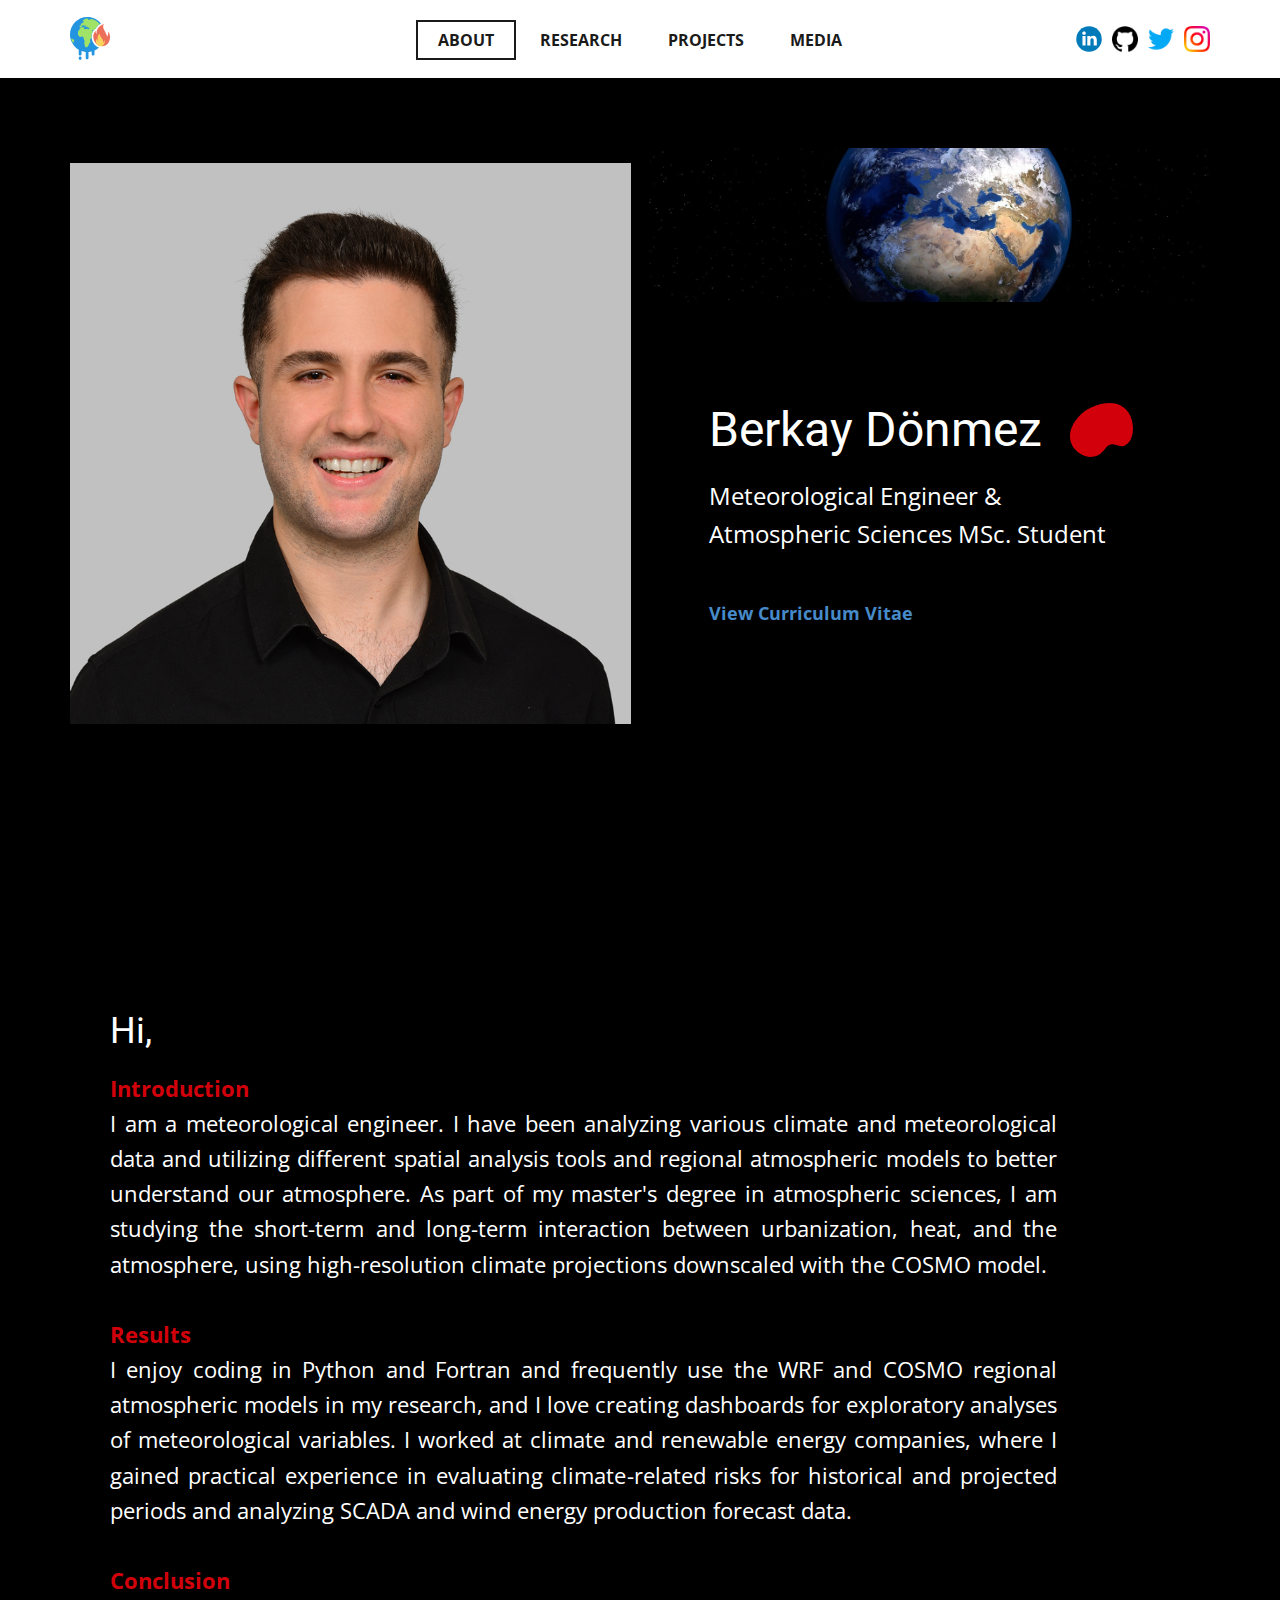
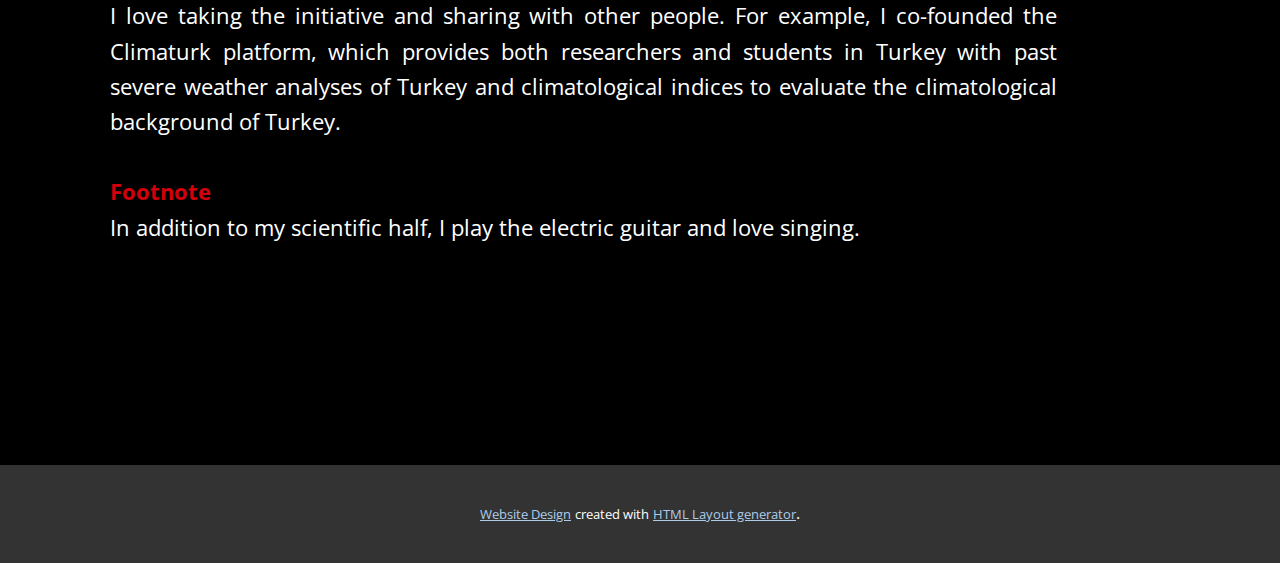
==== About.html @ 16590250 "initial commit" ====
<!DOCTYPE html>
<html style="font-size: 16px;" lang="tr"><head>
    <meta name="viewport" content="width=device-width, initial-scale=1.0">
    <meta charset="utf-8">
    <meta name="keywords" content="Berkay Dönmez, Hi,">
    <meta name="description" content="">
    <title>About</title>
    <link rel="stylesheet" href="nicepage.css" media="screen">
<link rel="stylesheet" href="About.css" media="screen">
    <script class="u-script" type="text/javascript" src="jquery.js" defer=""></script>
    <script class="u-script" type="text/javascript" src="nicepage.js" defer=""></script>
    <meta name="generator" content="Nicepage 4.20.1, nicepage.com">
    <link id="u-theme-google-font" rel="stylesheet" href="https://fonts.googleapis.com/css?family=Roboto:100,100i,300,300i,400,400i,500,500i,700,700i,900,900i|Open+Sans:300,300i,400,400i,500,500i,600,600i,700,700i,800,800i">
    
    
    
    <script type="application/ld+json">{
		"@context": "http://schema.org",
		"@type": "Organization",
		"name": "Berkay Github",
		"logo": "images/climate-change-icon.svg",
		"sameAs": [
				"https://www.linkedin.com/in/berkaydonmezs/",
				"https://github.com/berkaydonmezs",
				"https://twitter.com/berkaydonmezs",
				"https://www.instagram.com/berkaydonmezs/"
		]
}</script>
    <meta name="theme-color" content="#478ac9">
    <meta name="twitter:site" content="@">
    <meta name="twitter:card" content="summary_large_image">
    <meta name="twitter:title" content="About">
    <meta name="twitter:description" content="Berkay Github">
    <meta property="og:title" content="About">
    <meta property="og:type" content="website">
  </head>
  <body class="u-body u-xl-mode" data-lang="tr"><header class="u-align-center-sm u-align-center-xs u-clearfix u-header u-header" id="sec-ac42"><div class="u-clearfix u-sheet u-valign-middle-sm u-valign-middle-xs u-sheet-1">
        <a href="https://berkaydonmezs.github.io/" class="u-image u-logo u-image-1" data-image-width="114" data-image-height="122" title="Home">
          <img src="images/climate-change-icon.svg" class="u-logo-image u-logo-image-1">
        </a>
        <div class="u-social-icons u-spacing-10 u-social-icons-1">
          <a class="u-social-url" target="_blank" data-type="LinkedIn" title="LinkedIn" href="https://www.linkedin.com/in/berkaydonmezs/"><span class="u-icon u-social-icon u-social-linkedin u-icon-1"><svg class="u-svg-link" preserveAspectRatio="xMidYMin slice" viewBox="0 0 112 112" style=""><use xmlns:xlink="http://www.w3.org/1999/xlink" xlink:href="#svg-3932"></use></svg><svg class="u-svg-content" viewBox="0 0 112 112" x="0" y="0" id="svg-3932"><circle fill="currentColor" cx="56.1" cy="56.1" r="55"></circle><path fill="#FFFFFF" d="M41.3,83.7H27.9V43.4h13.4V83.7z M34.6,37.9L34.6,37.9c-4.6,0-7.5-3.1-7.5-7c0-4,3-7,7.6-7s7.4,3,7.5,7
            C42.2,34.8,39.2,37.9,34.6,37.9z M89.6,83.7H76.2V62.2c0-5.4-1.9-9.1-6.8-9.1c-3.7,0-5.9,2.5-6.9,4.9c-0.4,0.9-0.4,2.1-0.4,3.3v22.5
            H48.7c0,0,0.2-36.5,0-40.3h13.4v5.7c1.8-2.7,5-6.7,12.1-6.7c8.8,0,15.4,5.8,15.4,18.1V83.7z"></path></svg></span>
          </a>
          <a class="u-social-url" target="_blank" data-type="Github" title="Github" href="https://github.com/berkaydonmezs"><span class="u-file-icon u-icon u-social-github u-social-icon u-icon-2"><img src="images/733609.png" alt=""></span>
          </a>
          <a class="u-social-url" title="twitter" target="_blank" href="https://twitter.com/berkaydonmezs"><span class="u-file-icon u-icon u-social-icon u-social-twitter u-icon-3"><img src="images/733579.png" alt=""></span>
          </a>
          <a class="u-social-url" title="instagram" target="_blank" href="https://www.instagram.com/berkaydonmezs/"><span class="u-file-icon u-icon u-social-icon u-social-instagram u-icon-4"><img src="images/1384063.png" alt=""></span>
          </a>
        </div>
        <nav class="u-align-left u-menu u-menu-one-level u-offcanvas u-menu-1">
          <div class="menu-collapse" style="font-size: 1rem; letter-spacing: 0px; font-weight: 700; text-transform: uppercase;">
            <a class="u-button-style u-custom-active-border-color u-custom-active-color u-custom-border u-custom-border-color u-custom-borders u-custom-color u-custom-hover-border-color u-custom-hover-color u-custom-left-right-menu-spacing u-custom-padding-bottom u-custom-text-active-color u-custom-text-color u-custom-text-decoration u-custom-text-hover-color u-custom-top-bottom-menu-spacing u-nav-link" href="#" style="padding: 2px 0px; font-size: calc(1em + 4px);">
              <svg class="u-svg-link" preserveAspectRatio="xMidYMin slice" viewBox="0 0 302 302" style=""><use xmlns:xlink="http://www.w3.org/1999/xlink" xlink:href="#svg-8a8f"></use></svg>
              <svg xmlns="http://www.w3.org/2000/svg" xmlns:xlink="http://www.w3.org/1999/xlink" version="1.1" id="svg-8a8f" x="0px" y="0px" viewBox="0 0 302 302" style="enable-background:new 0 0 302 302;" xml:space="preserve" class="u-svg-content"><g><rect y="36" width="302" height="30"></rect><rect y="236" width="302" height="30"></rect><rect y="136" width="302" height="30"></rect>
</g><g></g><g></g><g></g><g></g><g></g><g></g><g></g><g></g><g></g><g></g><g></g><g></g><g></g><g></g><g></g></svg>
            </a>
          </div>
          <div class="u-custom-menu u-nav-container">
            <ul class="u-nav u-spacing-2 u-unstyled u-nav-1"><li class="u-nav-item"><a class="u-border-2 u-border-active-grey-90 u-border-hover-grey-50 u-button-style u-nav-link u-text-active-grey-90 u-text-grey-90 u-text-hover-grey-90" href="About.html" style="padding: 10px 20px;">ABOUT</a>
</li><li class="u-nav-item"><a class="u-border-2 u-border-active-grey-90 u-border-hover-grey-50 u-button-style u-nav-link u-text-active-grey-90 u-text-grey-90 u-text-hover-grey-90" href="Research.html" style="padding: 10px 20px;">RESEARCH</a>
</li><li class="u-nav-item"><a class="u-border-2 u-border-active-grey-90 u-border-hover-grey-50 u-button-style u-nav-link u-text-active-grey-90 u-text-grey-90 u-text-hover-grey-90" href="Projects.html" style="padding: 10px 20px;">PROJECTS</a>
</li><li class="u-nav-item"><a class="u-border-2 u-border-active-grey-90 u-border-hover-grey-50 u-button-style u-nav-link u-text-active-grey-90 u-text-grey-90 u-text-hover-grey-90" href="Media.html" style="padding: 10px 20px;">MEDIA</a>
</li></ul>
          </div>
          <div class="u-custom-menu u-nav-container-collapse">
            <div class="u-align-center u-black u-container-style u-inner-container-layout u-opacity u-opacity-95 u-sidenav">
              <div class="u-inner-container-layout u-sidenav-overflow">
                <div class="u-menu-close"></div>
                <ul class="u-align-center u-nav u-popupmenu-items u-unstyled u-nav-2"><li class="u-nav-item"><a class="u-button-style u-nav-link" href="About.html">ABOUT</a>
</li><li class="u-nav-item"><a class="u-button-style u-nav-link" href="Research.html">RESEARCH</a>
</li><li class="u-nav-item"><a class="u-button-style u-nav-link" href="Projects.html">PROJECTS</a>
</li><li class="u-nav-item"><a class="u-button-style u-nav-link" href="Media.html">MEDIA</a>
</li></ul>
              </div>
            </div>
            <div class="u-black u-menu-overlay u-opacity u-opacity-70"></div>
          </div>
        </nav>
      </div></header>
    <section class="u-black u-clearfix u-section-1" id="sec-024f">
      <div class="u-clearfix u-sheet u-sheet-1">
        <div class="u-clearfix u-expanded-width u-gutter-18 u-layout-wrap u-layout-wrap-1">
          <div class="u-gutter-0 u-layout">
            <div class="u-layout-row">
              <div class="u-size-30 u-size-60-md">
                <div class="u-layout-row">
                  <div class="u-align-left u-container-style u-image u-image-contain u-layout-cell u-left-cell u-size-60 u-image-1" src="" data-image-width="800" data-image-height="800">
                    <div class="u-container-layout u-container-layout-1" src=""></div>
                  </div>
                </div>
              </div>
              <div class="u-size-30 u-size-60-md">
                <div class="u-layout-col">
                  <div class="u-align-left u-container-style u-image u-layout-cell u-right-cell u-size-40 u-image-2" data-image-width="1280" data-image-height="720">
                    <div class="u-container-layout u-valign-middle u-container-layout-2" src=""></div>
                  </div>
                  <div class="u-align-left u-black u-container-style u-layout-cell u-right-cell u-size-20 u-layout-cell-3" src="">
                    <div class="u-container-layout u-container-layout-3">
                      <div class="u-shape u-shape-svg u-text-palette-2-base u-shape-1">
                        <svg class="u-svg-link" preserveAspectRatio="none" viewBox="0 0 160 130" style=""><use xmlns:xlink="http://www.w3.org/1999/xlink" xlink:href="#svg-589f"></use></svg>
                        <svg class="u-svg-content" viewBox="0 0 160 130" x="0px" y="0px" id="svg-589f"><path d="M52.6,11.4C12,28.8-29.7,90.3,29.4,124c19.1,10.9,43.7,6.6,57.2-10.7c0.4-0.5,0.8-1,1.1-1.5c17.8-24.6,32.6-4.1,48.4-8.5
	C180.4,91.2,168.9-38.5,52.6,11.4z"></path></svg>
                      </div>
                      <h2 class="u-text u-text-default u-text-1">Berkay Dönmez</h2>
                      <p class="u-text u-text-default u-text-2">Meteorological Engineer &amp;<br>Atmospheric Sciences MSc. Student<br>
                        <br>
                        <span style="font-size: 1.125rem; font-weight: 700;">
                          <a href="https://climaturk.com/aboutus/Berkay_Donmez_CV_English.pdf" class="u-active-none u-border-none u-btn u-button-link u-button-style u-hover-none u-none u-text-palette-1-base u-btn-1">View Curriculum Vitae</a>
                        </span>
                      </p>
                    </div>
                  </div>
                </div>
              </div>
            </div>
          </div>
        </div>
      </div>
    </section>
    <section class="u-align-center u-black u-clearfix u-section-2" id="sec-83b6">
      <div class="u-clearfix u-sheet u-valign-middle u-sheet-1">
        <div class="u-container-style u-expanded-width u-group u-group-1">
          <div class="u-container-layout u-container-layout-1">
            <h2 class="u-text u-text-default u-text-1">Hi,</h2>
            <p class="u-align-justify-lg u-align-justify-md u-align-justify-sm u-align-justify-xl u-align-left-xs u-text u-text-2">
              <span class="u-text-palette-2-base" style="font-weight: 700;"> Introduction</span>
              <br>I&nbsp;am a meteorological engineer. I have been analyzing various climate and meteorological data and utilizing different spatial analysis tools and regional atmospheric models to better understand our atmosphere. As part of my master's degree in atmospheric sciences, I am studying the short-term and long-term interaction between urbanization, heat, and the atmosphere, using high-resolution climate projections downscaled with the COSMO model.<br>
              <br>
              <span class="u-text-palette-2-base" style="font-weight: 700;">Results</span>
              <br>I enjoy coding in Python and Fortran and frequently use the WRF and COSMO regional atmospheric models in my research, and I love creating dashboards for exploratory analyses of meteorological variables. I worked at climate and renewable energy companies, where I gained practical experience in evaluating climate-related risks for historical and projected periods and analyzing SCADA and wind energy production forecast data.<br>
              <br>
              <span class="u-text-palette-2-base" style="font-weight: 700;">Conclusion</span>
              <br>I love taking the initiative and sharing with other people. For example, I co-founded the Climaturk platform, which provides both researchers and students in Turkey with past severe weather analyses of Turkey and climatological indices to evaluate the climatological background of Turkey.<br>
              <br>
              <span class="u-text-palette-2-base" style="font-weight: 700;">Footnote</span>
              <br>In addition to my scientific half, I play the electric guitar and love singing.<br>
            </p>
          </div>
        </div>
      </div>
    </section>
    
    
    <footer class="u-align-center u-black u-clearfix u-footer u-footer" id="sec-eaaa"><div class="u-clearfix u-sheet u-sheet-1"></div></footer>
    <section class="u-backlink u-clearfix u-grey-80">
      <a class="u-link" href="https://nicepage.com/website-design" target="_blank">
        <span>Website Design</span>
      </a>
      <p class="u-text">
        <span>created with</span>
      </p>
      <a class="u-link" href="https://nicepage.com/html-website-builder" target="_blank">
        <span>HTML Layout generator</span>
      </a>. 
    </section>
  
</body></html>
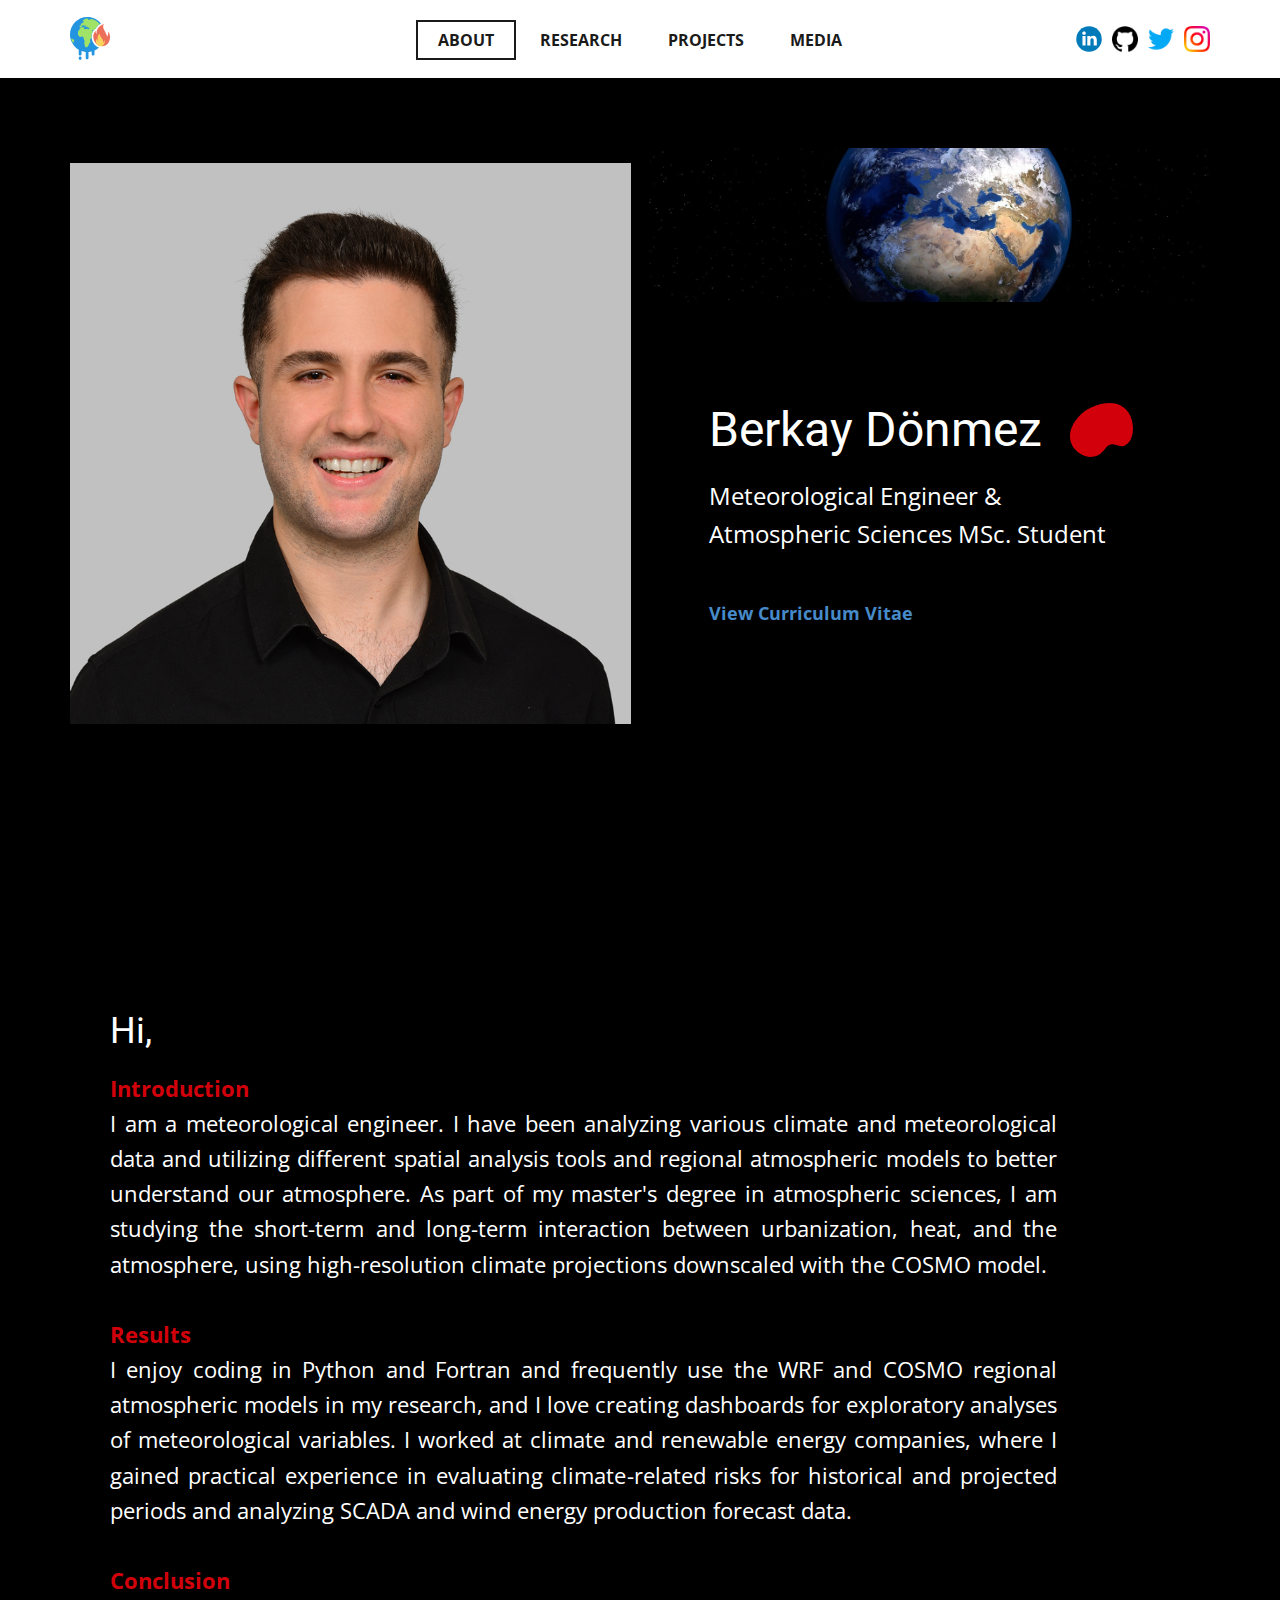
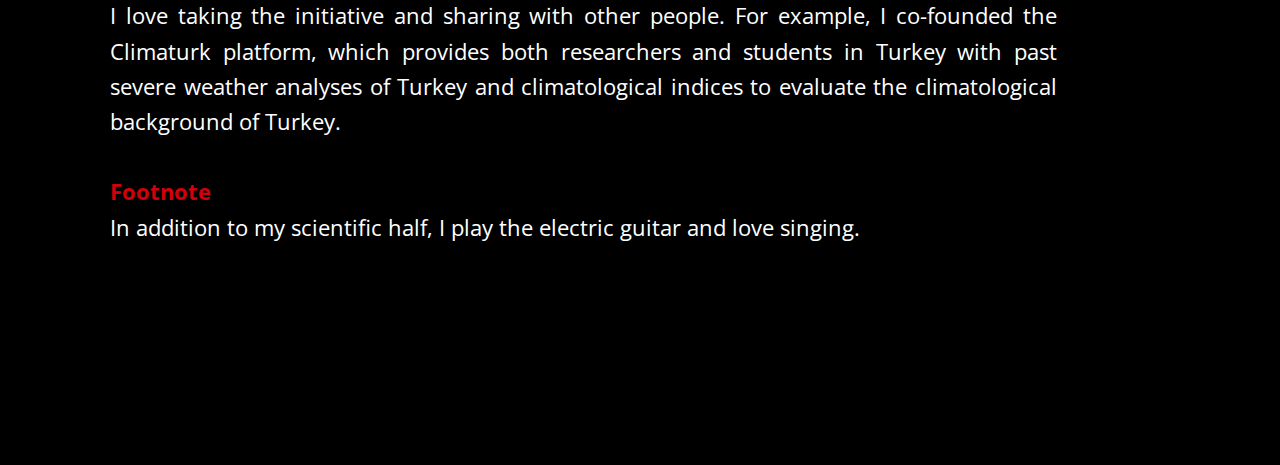
==== commit 52a101f0: "update site" ====
--- a/About.html
+++ b/About.html
@@ -145,16 +145,6 @@
     
     
     <footer class="u-align-center u-black u-clearfix u-footer u-footer" id="sec-eaaa"><div class="u-clearfix u-sheet u-sheet-1"></div></footer>
-    <section class="u-backlink u-clearfix u-grey-80">
-      <a class="u-link" href="https://nicepage.com/website-design" target="_blank">
-        <span>Website Design</span>
-      </a>
-      <p class="u-text">
-        <span>created with</span>
-      </p>
-      <a class="u-link" href="https://nicepage.com/html-website-builder" target="_blank">
-        <span>HTML Layout generator</span>
-      </a>. 
-    </section>
+    
   
 </body></html>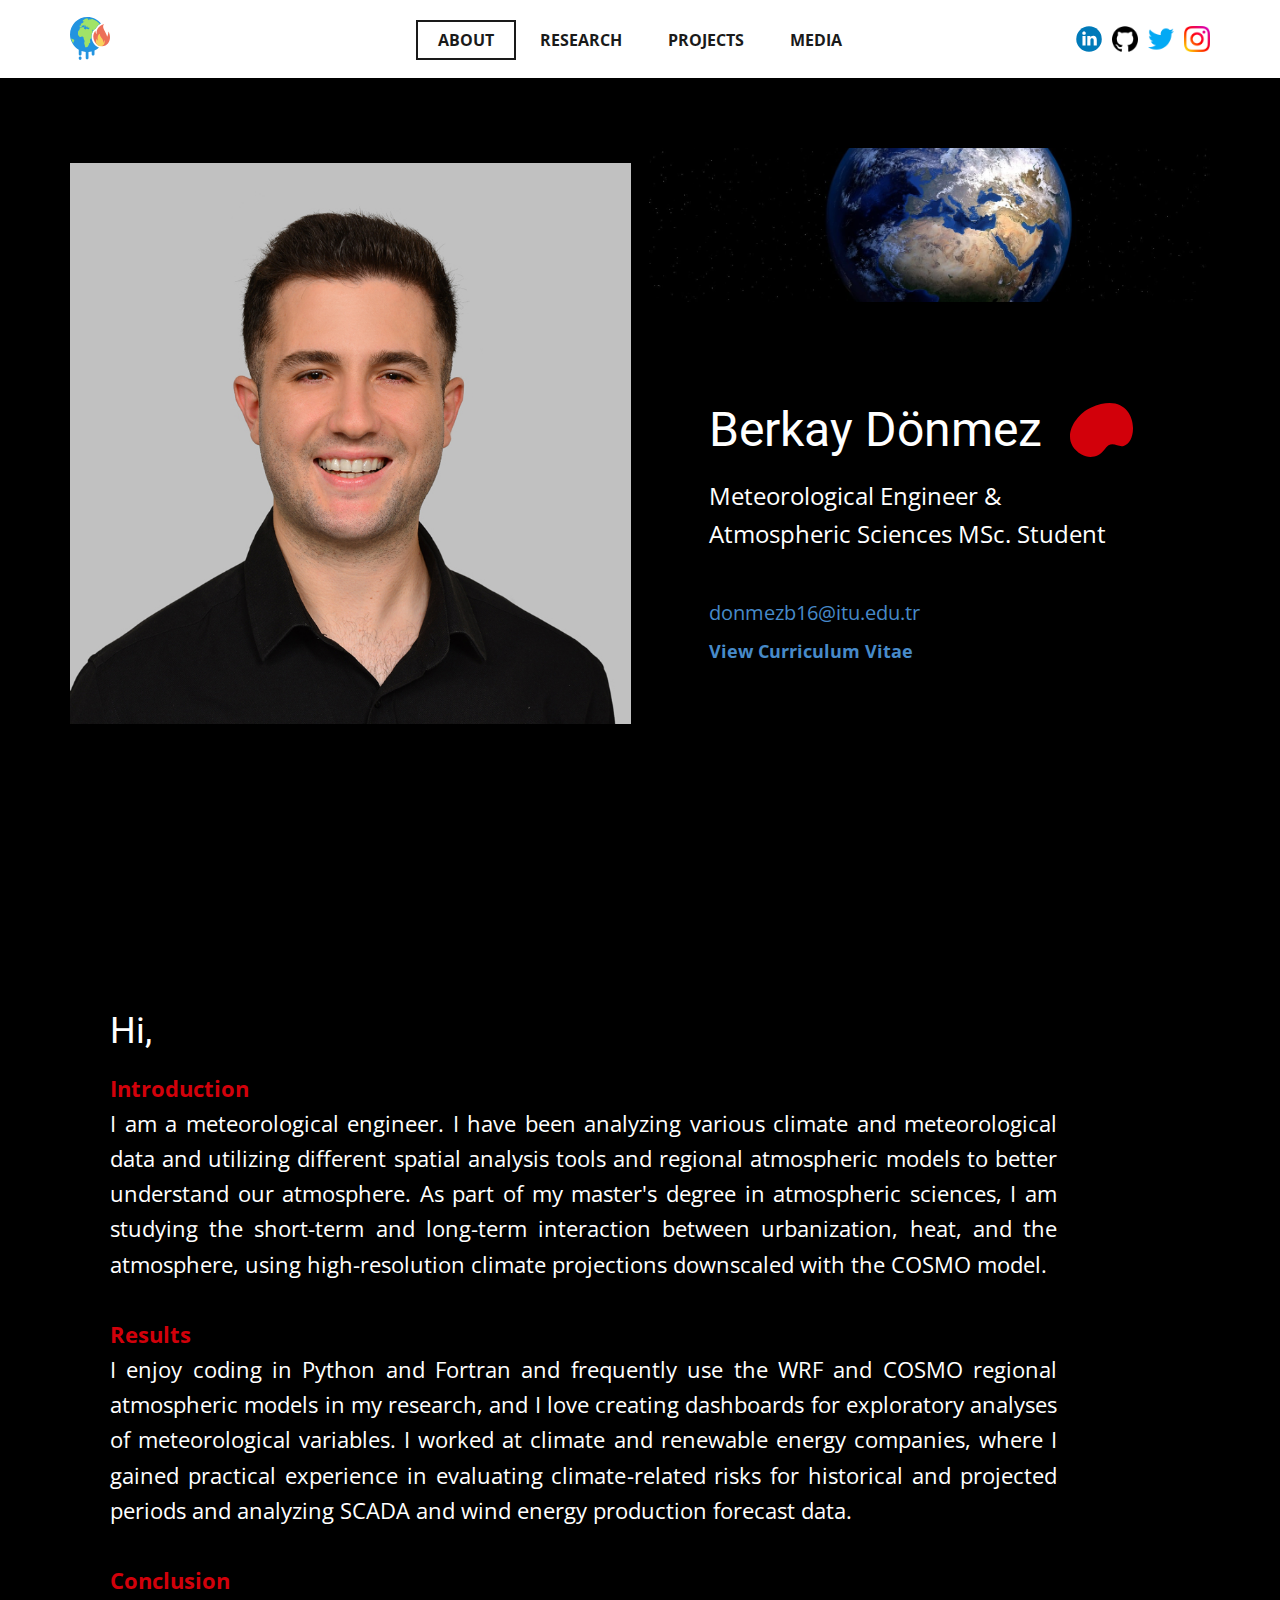
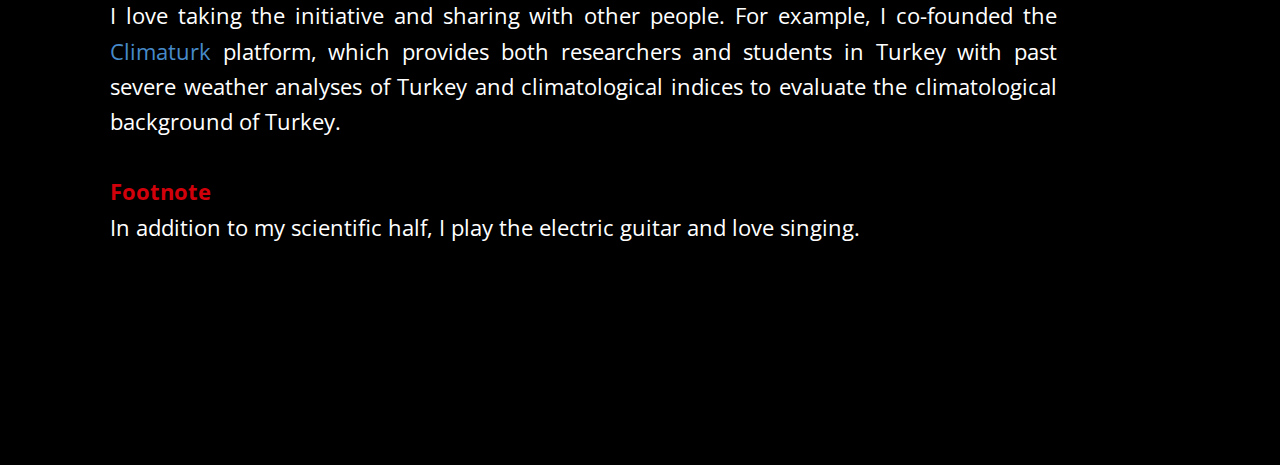
==== commit fa4ef4ac: "add mail detail" ====
--- a/About.html
+++ b/About.html
@@ -107,8 +107,12 @@
                       <h2 class="u-text u-text-default u-text-1">Berkay Dönmez</h2>
                       <p class="u-text u-text-default u-text-2">Meteorological Engineer &amp;<br>Atmospheric Sciences MSc. Student<br>
                         <br>
+                        <span style="font-size: 1.25rem;">
+                          <a href="mailto:donmezb16@itu.edu.tr" class="u-active-none u-border-none u-btn u-button-link u-button-style u-hover-none u-none u-text-palette-1-base u-btn-1">donmezb16@itu.edu.tr</a>
+                        </span>
+                        <br>
                         <span style="font-size: 1.125rem; font-weight: 700;">
-                          <a href="https://climaturk.com/aboutus/Berkay_Donmez_CV_English.pdf" class="u-active-none u-border-none u-btn u-button-link u-button-style u-hover-none u-none u-text-palette-1-base u-btn-1">View Curriculum Vitae</a>
+                          <a href="https://climaturk.com/aboutus/Berkay_Donmez_CV_English.pdf" class="u-active-none u-border-none u-btn u-button-link u-button-style u-hover-none u-none u-text-palette-1-base u-btn-2" target="_blank">View Curriculum Vitae</a>
                         </span>
                       </p>
                     </div>
@@ -133,7 +137,7 @@
               <br>I enjoy coding in Python and Fortran and frequently use the WRF and COSMO regional atmospheric models in my research, and I love creating dashboards for exploratory analyses of meteorological variables. I worked at climate and renewable energy companies, where I gained practical experience in evaluating climate-related risks for historical and projected periods and analyzing SCADA and wind energy production forecast data.<br>
               <br>
               <span class="u-text-palette-2-base" style="font-weight: 700;">Conclusion</span>
-              <br>I love taking the initiative and sharing with other people. For example, I co-founded the Climaturk platform, which provides both researchers and students in Turkey with past severe weather analyses of Turkey and climatological indices to evaluate the climatological background of Turkey.<br>
+              <br>I love taking the initiative and sharing with other people. For example, I co-founded the <a href="https://climaturk.com/" class="u-active-none u-border-none u-btn u-button-link u-button-style u-hover-none u-none u-text-palette-1-base u-btn-1" target="_blank">Climaturk</a> platform, which provides both researchers and students in Turkey with past severe weather analyses of Turkey and climatological indices to evaluate the climatological background of Turkey.<br>
               <br>
               <span class="u-text-palette-2-base" style="font-weight: 700;">Footnote</span>
               <br>In addition to my scientific half, I play the electric guitar and love singing.<br>
@@ -145,6 +149,6 @@
     
     
     <footer class="u-align-center u-black u-clearfix u-footer u-footer" id="sec-eaaa"><div class="u-clearfix u-sheet u-sheet-1"></div></footer>
-    
+  
   
 </body></html>--- a/About.css
+++ b/About.css
@@ -61,6 +61,11 @@
   padding: 0;
 }
 
+.u-section-1 .u-btn-2 {
+  background-image: none;
+  padding: 0;
+}
+
 @media (max-width: 1199px) {
   .u-section-1 .u-sheet-1 {
     min-height: 712px;
@@ -223,6 +228,11 @@
   margin: 19px 123px 0 10px;
 }
 
+.u-section-2 .u-btn-1 {
+  background-image: none;
+  padding: 0;
+}
+
 @media (max-width: 1199px) {
   .u-section-2 .u-group-1 {
     height: auto;
